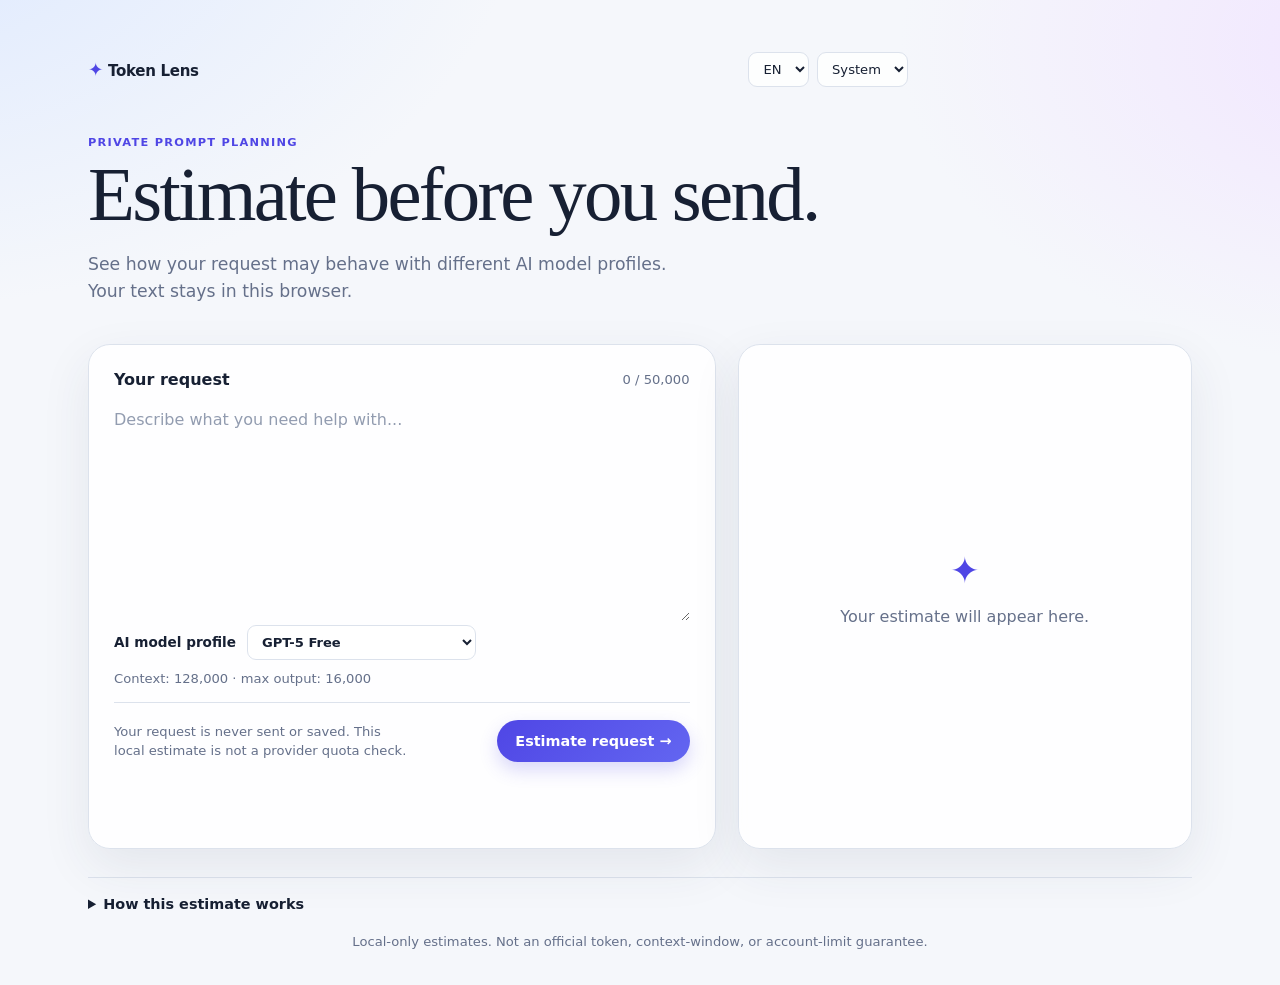
==== index.html @ 0a30211b "fix: :bug: (static-ui, seo): restore resilient model controls, replace several modesl, add seo optim" ====
<!doctype html>
<html lang="en">
  <head>
    <meta charset="utf-8" />
    <meta name="viewport" content="width=device-width, initial-scale=1" />
    <meta
      name="description"
      content="A private, browser-only estimator for AI prompt and response size."
    />
    <!-- SEO text metadata does not depend on the eventual hosting domain. -->
    <meta name="robots" content="index, follow, max-image-preview:large" />
    <meta name="author" content="Token Limit Predictor contributors" />
    <meta name="theme-color" content="#f5f7fb" />
    <meta property="og:type" content="website" />
    <meta property="og:site_name" content="Token Lens" />
    <meta property="og:title" content="Token Lens | AI prompt estimator" />
    <meta property="og:description" content="Estimate prompt size, response range, and model-specific token pressure locally in your browser." />
    <meta property="og:locale" content="en_US" />
    <meta property="og:locale:alternate" content="uk_UA" />
    <meta name="twitter:card" content="summary" />
    <meta name="twitter:title" content="Token Lens | AI prompt estimator" />
    <meta name="twitter:description" content="Estimate prompt size, response range, and model-specific token pressure locally in your browser." />
    <link rel="manifest" href="site.webmanifest" />
    <title>Token Limit Predictor</title>
    <link rel="stylesheet" href="assets/styles.css" />
  </head>
  <body>
    <!-- The whole application is static so it can run from GitHub Pages or a local file. -->
    <main class="shell">
      <header class="page-header">
        <div class="header-row">
          <a class="brand" href="./" aria-label="Token Limit Predictor home"
            ><span>✦</span> Token Lens</a
          >
          <!-- These browser-only preferences are enhanced and persisted by assets/app.js. -->
          <div class="preferences" aria-label="Display preferences">
            <label class="sr-only" for="language" data-i18n="languageLabel"
              >Language</label
            >
            <select id="language" aria-label="Language">
              <option value="en">EN</option>
              <option value="uk">UA</option>
            </select>
            <label class="sr-only" for="theme" data-i18n="themeLabel"
              >Theme</label
            >
            <select id="theme" aria-label="Theme">
              <option value="system" data-i18n="themeSystem">System</option>
              <option value="light" data-i18n="themeLight">Light</option>
              <option value="dark" data-i18n="themeDark">Dark</option>
            </select>
          </div>
        </div>
        <p class="eyebrow" data-i18n="eyebrow">Private prompt planning</p>
        <h1 data-i18n="headline">Estimate before you send.</h1>
        <p class="intro" data-i18n="intro">
          See how your request may behave with different AI model profiles. Your
          text stays in this browser.
        </p>
      </header>

      <section class="workspace" aria-label="Token prediction tool">
        <form id="predictor-form" class="request-card">
          <div class="field-heading">
            <label for="message" data-i18n="yourRequest">Your request</label
            ><span id="counter">0 / 50,000</span>
          </div>
          <textarea
            id="message"
            maxlength="50000"
            required
            data-i18n-placeholder="placeholder"
            placeholder="Describe what you need help with..."
          ></textarea>
          <label class="model-choice" for="model"
            ><span data-i18n="estimateProfile">AI model profile</span>
            <!-- Keep model choices in HTML as a no-script fallback. JavaScript rebuilds this list from the same profiles. -->
            <select id="model" name="model">
              <optgroup label="OpenAI">
                <option value="gpt-5-free">GPT-5 Free</option>
                <option value="gpt-5-mini">GPT-5 mini</option>
                <option value="gpt-5-1">GPT-5.1</option>
                <option value="gpt-4-1">GPT-4.1</option>
              </optgroup>
              <optgroup label="Anthropic">
                <option value="claude-sonnet-4">Claude Sonnet 4</option>
                <option value="claude-opus-4">Claude Opus 4</option>
                <option value="claude-haiku">Claude Haiku</option>
              </optgroup>
              <optgroup label="Google">
                <option value="gemini-3-1-pro">Gemini 3.1 Pro</option>
                <option value="gemini-3-flash">Gemini 3 Flash</option>
                <option value="gemini-3-1-flash-lite">Gemini 3.1 Flash-Lite</option>
              </optgroup>
              <optgroup label="Groq">
                <option value="llama-3-3">Llama 3.3 70B on Groq</option>
                <option value="gpt-oss-120b">GPT-OSS 120B on Groq</option>
              </optgroup>
              <optgroup label="Perplexity">
                <option value="sonar">Perplexity Sonar</option>
              </optgroup>
              <optgroup label="Cursor">
                <option value="cursor-auto">Cursor Auto</option>
              </optgroup>
              <optgroup label="xAI">
                <option value="grok-4-3">Grok 4.3</option>
              </optgroup>
              <optgroup label="Mistral">
                <option value="mistral-large-3">Mistral Large 3</option>
              </optgroup>
              <optgroup label="Cohere">
                <option value="command-a">Cohere Command A</option>
              </optgroup>
            </select>
          </label>
          <p class="profile-note" id="profile-note"></p>
          <div class="form-footer">
            <p data-i18n="privacy">
              Your request is never sent or saved. This local estimate is not a
              provider quota check.
            </p>
            <button type="submit">
              <span data-i18n="submit">Estimate request</span>
              <span aria-hidden="true">→</span>
            </button>
          </div>
        </form>

        <section
          class="results"
          aria-live="polite"
          aria-label="Prediction results"
        >
          <div class="empty-state" id="empty-state">
            <span class="spark">✦</span>
            <p data-i18n="empty">Your estimate will appear here.</p>
          </div>
          <div id="result-content" hidden>
            <div class="result-top">
              <div>
                <p class="eyebrow" data-i18n="model">Model profile</p>
                <strong id="result-model"></strong>
              </div>
              <span class="provider" id="provider"></span>
            </div>
            <dl>
              <div>
                <dt data-i18n="yourRequest">Your request</dt>
                <dd id="request-tokens"></dd>
              </div>
              <div>
                <dt data-i18n="expectedResponse">Expected response</dt>
                <dd id="response-tokens"></dd>
              </div>
              <div>
                <dt data-i18n="estimatedWork">Estimated total work</dt>
                <dd id="work-tokens"></dd>
              </div>
              <div>
                <dt data-i18n="difficulty">Difficulty level</dt>
                <dd id="difficulty"></dd>
              </div>
              <div>
                <dt data-i18n="limitLikelihood">Limit pressure</dt>
                <dd id="probability"></dd>
              </div>
            </dl>
            <div class="recommendation">
              <p class="eyebrow" data-i18n="recommendationLabel">
                Recommendation
              </p>
              <strong id="recommendation"></strong>
            </div>
            <p class="note" id="note"></p>
          </div>
        </section>
      </section>

      <!-- Public documentation remains available before JavaScript localizes its labels. -->
      <details class="methodology">
        <summary data-i18n="methodologySummary">
          How this estimate works
        </summary>
        <p data-i18n="methodologyText">
          The calculator counts a local approximation of your input, detects
          complexity signals, then applies a published model-profile context and
          output budget. “Estimated total work” includes a conservative
          reasoning allowance for thinking models. It does not call any model or
          know your account limits.
        </p>
        <div id="sources">
          <p class="source-title">Profile sources</p>
          <div class="source-list">
            <a href="https://platform.openai.com/docs/models" target="_blank" rel="noreferrer">OpenAI</a>
            <a href="https://docs.anthropic.com/en/docs/about-claude/models" target="_blank" rel="noreferrer">Anthropic</a>
            <a href="https://ai.google.dev/gemini-api/docs/models" target="_blank" rel="noreferrer">Google</a>
            <a href="https://console.groq.com/docs/models" target="_blank" rel="noreferrer">Groq</a>
            <a href="https://docs.perplexity.ai/docs/sonar/models/sonar" target="_blank" rel="noreferrer">Perplexity</a>
            <a href="https://docs.cursor.com/guides/selecting-models" target="_blank" rel="noreferrer">Cursor</a>
            <a href="https://docs.x.ai/developers/models" target="_blank" rel="noreferrer">xAI</a>
            <a href="https://docs.mistral.ai/models" target="_blank" rel="noreferrer">Mistral</a>
            <a href="https://docs.cohere.com/docs/command-a" target="_blank" rel="noreferrer">Cohere</a>
          </div>
        </div>
      </details>
      <!-- Structured data gives search engines an unambiguous application description. -->
      <script type="application/ld+json">
        {
          "@context": "https://schema.org",
          "@type": "WebApplication",
          "name": "Token Lens",
          "applicationCategory": "UtilitiesApplication",
          "applicationSubCategory": "AI prompt planning",
          "operatingSystem": "Any",
          "isAccessibleForFree": true,
          "description": "A private browser-only estimator for AI prompt size, response range, and model-specific token pressure."
        }
      </script>
      <footer data-i18n="footer">
        Local-only estimates. Not an official token, context-window, or
        account-limit guarantee.
      </footer>
    </main>
    <script src="assets/app.js" defer></script>
  </body>
</html>
---- assets/styles.css ----
:root {
  /* Shared colour tokens keep light, dark, and system themes consistent. */
  color-scheme: light dark;
  --ink: #172033;
  --muted: #65708a;
  --paper: #f5f7fb;
  --card: #ffffffd9;
  --line: #dce2ec;
  --accent: #4f46e5;
  --accent-2: #0ea5e9;
  --accent-soft: #eef0ff;
  --shadow: 0 18px 50px #29385516;
}
* {
  box-sizing: border-box;
}
[hidden] {
  display: none !important;
}
body {
  /* Fixed, non-repeating gradients prevent visual tiling on long pages. */
  background:
    radial-gradient(70rem 45rem at -10% -12%, #dce8ff 0%, transparent 58%),
    radial-gradient(60rem 38rem at 110% 5%, #f1e5ff 0%, transparent 53%),
    var(--paper);
  background-attachment: fixed;
  background-repeat: no-repeat;
  color: var(--ink);
  font-family:
    Inter,
    ui-sans-serif,
    system-ui,
    -apple-system,
    sans-serif;
  margin: 0;
  min-height: 100vh;
}
.shell {
  margin: auto;
  max-width: 1160px;
  padding: 52px 28px 36px;
}
.page-header {
  max-width: 820px;
  margin-bottom: 38px;
}
.header-row {
  align-items: center;
  display: flex;
  justify-content: space-between;
  margin-bottom: 48px;
}
.brand {
  color: var(--ink);
  font-size: 0.94rem;
  font-weight: 800;
  letter-spacing: -0.02em;
  text-decoration: none;
}
.brand span {
  color: var(--accent);
  font-size: 1.15rem;
}
.preferences {
  display: flex;
  gap: 8px;
}
.preferences select,
.model-choice select {
  /* Native arrows make it clear that every control is a selectable menu. */
  appearance: auto;
  background: var(--card);
  border: 1px solid var(--line);
  border-radius: 9px;
  color: var(--ink);
  font: inherit;
  font-size: 0.82rem;
  padding: 8px 10px;
}
.preferences select {
  text-align: center;
}
.eyebrow {
  color: var(--accent);
  font-size: 0.71rem;
  font-weight: 800;
  letter-spacing: 0.11em;
  margin: 0 0 10px;
  text-transform: uppercase;
}
h1 {
  font-family: Georgia, "Times New Roman", serif;
  font-size: clamp(2.7rem, 6vw, 5.2rem);
  font-weight: 500;
  letter-spacing: -0.035em;
  line-height: 0.94;
  margin: 0;
}
html[lang="uk"] h1 {
  /* Cyrillic needs slightly less negative tracking than the Latin headline. */
  letter-spacing: -0.015em;
}
.intro {
  color: var(--muted);
  font-size: 1.08rem;
  line-height: 1.58;
  margin: 20px 0 0;
  max-width: 620px;
}
.workspace {
  /* Cards are independently sized so result content never stretches the form. */
  align-items: start;
  display: grid;
  gap: 22px;
  grid-template-columns: minmax(0, 1.16fr) minmax(330px, 0.84fr);
}
.request-card,
.results {
  backdrop-filter: blur(18px);
  background: var(--card);
  border: 1px solid var(--line);
  border-radius: 22px;
  box-shadow: var(--shadow);
  padding: 25px;
}
.request-card {
  min-height: 505px;
}
.results {
  height: 505px;
  overflow: auto;
}
.field-heading,
.form-footer,
.result-top {
  align-items: center;
  display: flex;
  gap: 12px;
  justify-content: space-between;
}
label {
  font-size: 1rem;
  font-weight: 750;
}
#counter,
.form-footer p,
.profile-note,
.note,
footer,
.methodology p {
  color: var(--muted);
  font-size: 0.82rem;
}
textarea {
  background: transparent;
  border: 0;
  color: var(--ink);
  font: inherit;
  font-size: 1rem;
  line-height: 1.65;
  min-height: 232px;
  outline: 0;
  padding: 18px 0 12px;
  resize: vertical;
  width: 100%;
}
textarea::placeholder {
  color: #929cb0;
}
.model-choice {
  align-items: center;
  display: flex;
  font-size: 0.85rem;
  gap: 11px;
}
.profile-note {
  line-height: 1.45;
  margin: 9px 0 14px;
}
.form-footer {
  border-top: 1px solid var(--line);
  padding-top: 17px;
}
.form-footer p {
  line-height: 1.45;
  margin: 0;
  max-width: 300px;
}
button {
  background: linear-gradient(135deg, var(--accent), #6366f1);
  border: 0;
  border-radius: 999px;
  box-shadow: 0 8px 18px #4f46e536;
  color: #fff;
  cursor: pointer;
  font: inherit;
  font-size: 0.9rem;
  font-weight: 750;
  padding: 13px 18px;
  white-space: nowrap;
}
button:hover {
  filter: brightness(1.05);
  transform: translateY(-1px);
}
button:disabled {
  cursor: wait;
  opacity: 0.7;
  transform: none;
}
.empty-state {
  /* The hidden attribute is enforced above when a prediction replaces this state. */
  align-items: center;
  color: var(--muted);
  display: flex;
  flex-direction: column;
  height: 100%;
  justify-content: center;
  text-align: center;
}
.spark {
  color: var(--accent);
  font-size: 2.25rem;
}
.result-top {
  align-items: start;
}
.provider {
  background: var(--accent-soft);
  border-radius: 999px;
  color: var(--accent);
  font-size: 0.72rem;
  font-weight: 750;
  padding: 6px 9px;
}
dl {
  margin: 20px 0;
}
dl div {
  border-top: 1px solid var(--line);
  display: flex;
  gap: 12px;
  justify-content: space-between;
  padding: 14px 0;
}
dt {
  color: var(--muted);
  font-size: 0.9rem;
}
dd {
  font-size: 0.91rem;
  font-weight: 780;
  margin: 0;
  text-align: right;
}
.recommendation {
  background: linear-gradient(115deg, var(--accent-soft), #f6f5ff);
  border: 1px solid #dedfff;
  border-radius: 14px;
  padding: 15px;
}
.recommendation .eyebrow {
  margin-bottom: 5px;
}
.note {
  line-height: 1.48;
  margin: 15px 0 0;
}
.methodology {
  /* This disclosure keeps methodology and source links available without clutter. */
  border-top: 1px solid var(--line);
  margin-top: 28px;
  padding-top: 18px;
}
.methodology summary {
  cursor: pointer;
  font-size: 0.9rem;
  font-weight: 750;
}
.methodology p {
  line-height: 1.55;
  max-width: 780px;
}
.source-list {
  display: flex;
  flex-wrap: wrap;
  gap: 8px;
}
.source-list a {
  border: 1px solid var(--line);
  border-radius: 99px;
  color: var(--accent);
  font-size: 0.78rem;
  padding: 6px 9px;
  text-decoration: none;
}
footer {
  margin-top: 22px;
  text-align: center;
}
.sr-only {
  clip: rect(0, 0, 0, 0);
  height: 1px;
  margin: -1px;
  overflow: hidden;
  position: absolute;
  width: 1px;
}
@media (prefers-color-scheme: dark) {
  /* System-theme defaults apply only when the user has not chosen light mode. */
  :root:not([data-theme="light"]) {
    --ink: #eff5ff;
    --muted: #9dabc1;
    --paper: #080b12;
    --card: #101725d9;
    --line: #253149;
    --accent: #8b9bff;
    --accent-2: #38bdf8;
    --accent-soft: #1a2450;
    --shadow: 0 22px 60px #00000055;
  }
  :root:not([data-theme="light"]) body {
    background:
      radial-gradient(65rem 42rem at -10% -20%, #17255c 0%, transparent 57%),
      radial-gradient(52rem 38rem at 108% 0%, #1d1644 0%, transparent 54%),
      var(--paper);
  }
  :root:not([data-theme="light"]) textarea::placeholder {
    color: #75839b;
  }
  :root:not([data-theme="light"]) .recommendation {
    background: linear-gradient(115deg, #1b2859, #141d3d);
    border-color: #2b3a79;
  }
}
:root[data-theme="dark"] {
  /* An explicit dark preference overrides the operating-system setting. */
  color-scheme: dark;
  --ink: #eff5ff;
  --muted: #9dabc1;
  --paper: #080b12;
  --card: #101725d9;
  --line: #253149;
  --accent: #8b9bff;
  --accent-2: #38bdf8;
  --accent-soft: #1a2450;
  --shadow: 0 22px 60px #00000055;
}
:root[data-theme="dark"] body {
  background:
    radial-gradient(65rem 42rem at -10% -20%, #17255c 0%, transparent 57%),
    radial-gradient(52rem 38rem at 108% 0%, #1d1644 0%, transparent 54%),
    var(--paper);
}
:root[data-theme="dark"] .recommendation {
  background: linear-gradient(115deg, #1b2859, #141d3d);
  border-color: #2b3a79;
}
:root[data-theme="light"] {
  color-scheme: light;
}
@media (max-width: 760px) {
  .shell {
    padding: 30px 17px 26px;
  }
  .header-row {
    margin-bottom: 32px;
  }
  .workspace {
    grid-template-columns: 1fr;
  }
  .request-card,
  .results {
    min-height: 465px;
    padding: 20px;
  }
  .results {
    height: 465px;
  }
  textarea {
    min-height: 210px;
  }
  .form-footer {
    align-items: flex-start;
    flex-direction: column;
  }
}
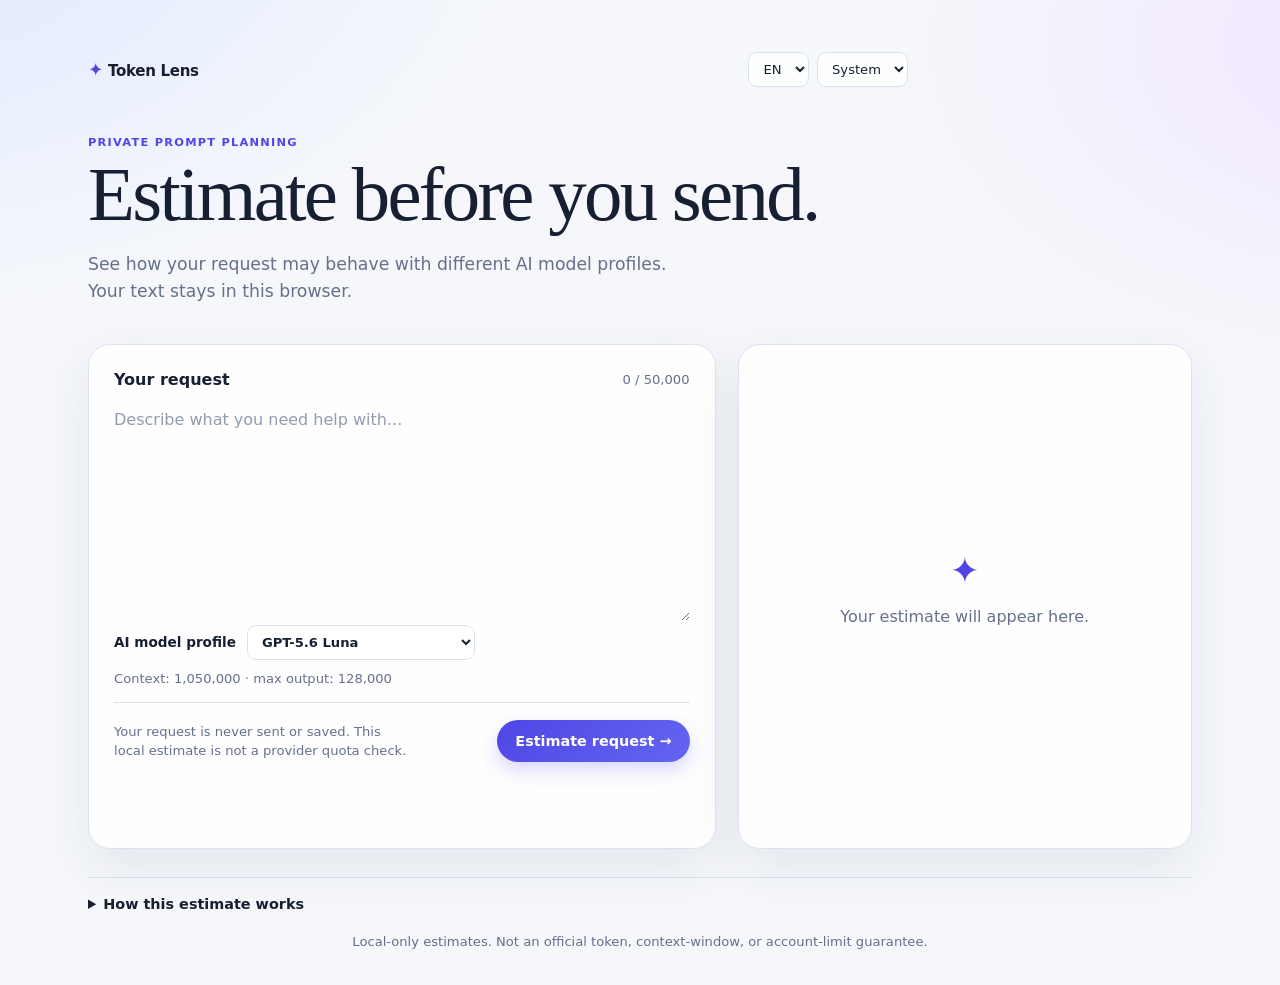
==== commit e7f920c1: "refactor: :recycle: (frontend): refresh model profiles to current lineups, add last-checked note Upd" ====
--- a/index.html
+++ b/index.html
@@ -7,20 +7,27 @@
       name="description"
       content="A private, browser-only estimator for AI prompt and response size."
     />
-    <!-- SEO text metadata does not depend on the eventual hosting domain. -->
     <meta name="robots" content="index, follow, max-image-preview:large" />
     <meta name="author" content="Token Limit Predictor contributors" />
     <meta name="theme-color" content="#f5f7fb" />
+    <link rel="canonical" href="https://gvneshv.github.io/Token-Limit-Predictor/" />
     <meta property="og:type" content="website" />
     <meta property="og:site_name" content="Token Lens" />
     <meta property="og:title" content="Token Lens | AI prompt estimator" />
     <meta property="og:description" content="Estimate prompt size, response range, and model-specific token pressure locally in your browser." />
+    <meta property="og:url" content="https://gvneshv.github.io/Token-Limit-Predictor/" />
+    <meta property="og:image" content="https://gvneshv.github.io/Token-Limit-Predictor/assets/og-image.png" />
+    <meta property="og:image:width" content="1200" />
+    <meta property="og:image:height" content="630" />
     <meta property="og:locale" content="en_US" />
     <meta property="og:locale:alternate" content="uk_UA" />
-    <meta name="twitter:card" content="summary" />
+    <meta name="twitter:card" content="summary_large_image" />
     <meta name="twitter:title" content="Token Lens | AI prompt estimator" />
     <meta name="twitter:description" content="Estimate prompt size, response range, and model-specific token pressure locally in your browser." />
+    <meta name="twitter:image" content="https://gvneshv.github.io/Token-Limit-Predictor/assets/og-image.png" />
     <link rel="manifest" href="site.webmanifest" />
+    <link rel="icon" href="assets/favicon.svg" type="image/svg+xml" />
+    <link rel="apple-touch-icon" href="assets/favicon.svg" />
     <title>Token Limit Predictor</title>
     <link rel="stylesheet" href="assets/styles.css" />
   </head>
@@ -77,39 +84,38 @@
             <!-- Keep model choices in HTML as a no-script fallback. JavaScript rebuilds this list from the same profiles. -->
             <select id="model" name="model">
               <optgroup label="OpenAI">
-                <option value="gpt-5-free">GPT-5 Free</option>
-                <option value="gpt-5-mini">GPT-5 mini</option>
-                <option value="gpt-5-1">GPT-5.1</option>
-                <option value="gpt-4-1">GPT-4.1</option>
+                <option value="gpt-5-6-luna">GPT-5.6 Luna</option>
+                <option value="gpt-5-6-terra">GPT-5.6 Terra</option>
+                <option value="gpt-5-6-sol">GPT-5.6 Sol</option>
               </optgroup>
               <optgroup label="Anthropic">
-                <option value="claude-sonnet-4">Claude Sonnet 4</option>
-                <option value="claude-opus-4">Claude Opus 4</option>
-                <option value="claude-haiku">Claude Haiku</option>
+                <option value="claude-haiku-4-5">Claude Haiku 4.5</option>
+                <option value="claude-sonnet-5">Claude Sonnet 5</option>
+                <option value="claude-opus-4-8">Claude Opus 4.8</option>
               </optgroup>
               <optgroup label="Google">
-                <option value="gemini-3-1-pro">Gemini 3.1 Pro</option>
-                <option value="gemini-3-flash">Gemini 3 Flash</option>
-                <option value="gemini-3-1-flash-lite">Gemini 3.1 Flash-Lite</option>
+                <option value="gemini-3-5-flash-lite">Gemini 3.5 Flash-Lite</option>
+                <option value="gemini-3-5-flash">Gemini 3.5 Flash</option>
+                <option value="gemini-3-6-flash">Gemini 3.6 Flash</option>
               </optgroup>
               <optgroup label="Groq">
-                <option value="llama-3-3">Llama 3.3 70B on Groq</option>
+                <option value="qwen3-6-27b-groq">Qwen3.6 27B on Groq</option>
                 <option value="gpt-oss-120b">GPT-OSS 120B on Groq</option>
               </optgroup>
               <optgroup label="Perplexity">
                 <option value="sonar">Perplexity Sonar</option>
               </optgroup>
               <optgroup label="Cursor">
-                <option value="cursor-auto">Cursor Auto</option>
+                <option value="cursor-router">Cursor Router</option>
               </optgroup>
               <optgroup label="xAI">
-                <option value="grok-4-3">Grok 4.3</option>
+                <option value="grok-4-5">Grok 4.5</option>
               </optgroup>
               <optgroup label="Mistral">
                 <option value="mistral-large-3">Mistral Large 3</option>
               </optgroup>
               <optgroup label="Cohere">
-                <option value="command-a">Cohere Command A</option>
+                <option value="command-a-plus">Cohere Command A+</option>
               </optgroup>
             </select>
           </label>
@@ -188,18 +194,23 @@
           reasoning allowance for thinking models. It does not call any model or
           know your account limits.
         </p>
+        <p id="specs-freshness" class="specs-freshness" data-i18n="specsFreshness">
+          Model specs last checked 2026-07-29. Providers revise context and
+          output limits often - verify against the linked source before
+          relying on exact numbers.
+        </p>
         <div id="sources">
           <p class="source-title">Profile sources</p>
           <div class="source-list">
             <a href="https://platform.openai.com/docs/models" target="_blank" rel="noreferrer">OpenAI</a>
-            <a href="https://docs.anthropic.com/en/docs/about-claude/models" target="_blank" rel="noreferrer">Anthropic</a>
+            <a href="https://platform.claude.com/docs/en/about-claude/models/overview" target="_blank" rel="noreferrer">Anthropic</a>
             <a href="https://ai.google.dev/gemini-api/docs/models" target="_blank" rel="noreferrer">Google</a>
             <a href="https://console.groq.com/docs/models" target="_blank" rel="noreferrer">Groq</a>
             <a href="https://docs.perplexity.ai/docs/sonar/models/sonar" target="_blank" rel="noreferrer">Perplexity</a>
-            <a href="https://docs.cursor.com/guides/selecting-models" target="_blank" rel="noreferrer">Cursor</a>
+            <a href="https://cursor.com/help/models-and-usage/available-models" target="_blank" rel="noreferrer">Cursor</a>
             <a href="https://docs.x.ai/developers/models" target="_blank" rel="noreferrer">xAI</a>
             <a href="https://docs.mistral.ai/models" target="_blank" rel="noreferrer">Mistral</a>
-            <a href="https://docs.cohere.com/docs/command-a" target="_blank" rel="noreferrer">Cohere</a>
+            <a href="https://docs.cohere.com/docs/command-a-plus" target="_blank" rel="noreferrer">Cohere</a>
           </div>
         </div>
       </details>
--- a/assets/styles.css
+++ b/assets/styles.css
@@ -286,6 +286,13 @@
   flex-wrap: wrap;
   gap: 8px;
 }
+.specs-freshness {
+  color: var(--muted);
+  font-size: 0.78rem;
+  line-height: 1.5;
+  margin: 0 0 10px;
+  max-width: 780px;
+}
 .source-list a {
   border: 1px solid var(--line);
   border-radius: 99px;
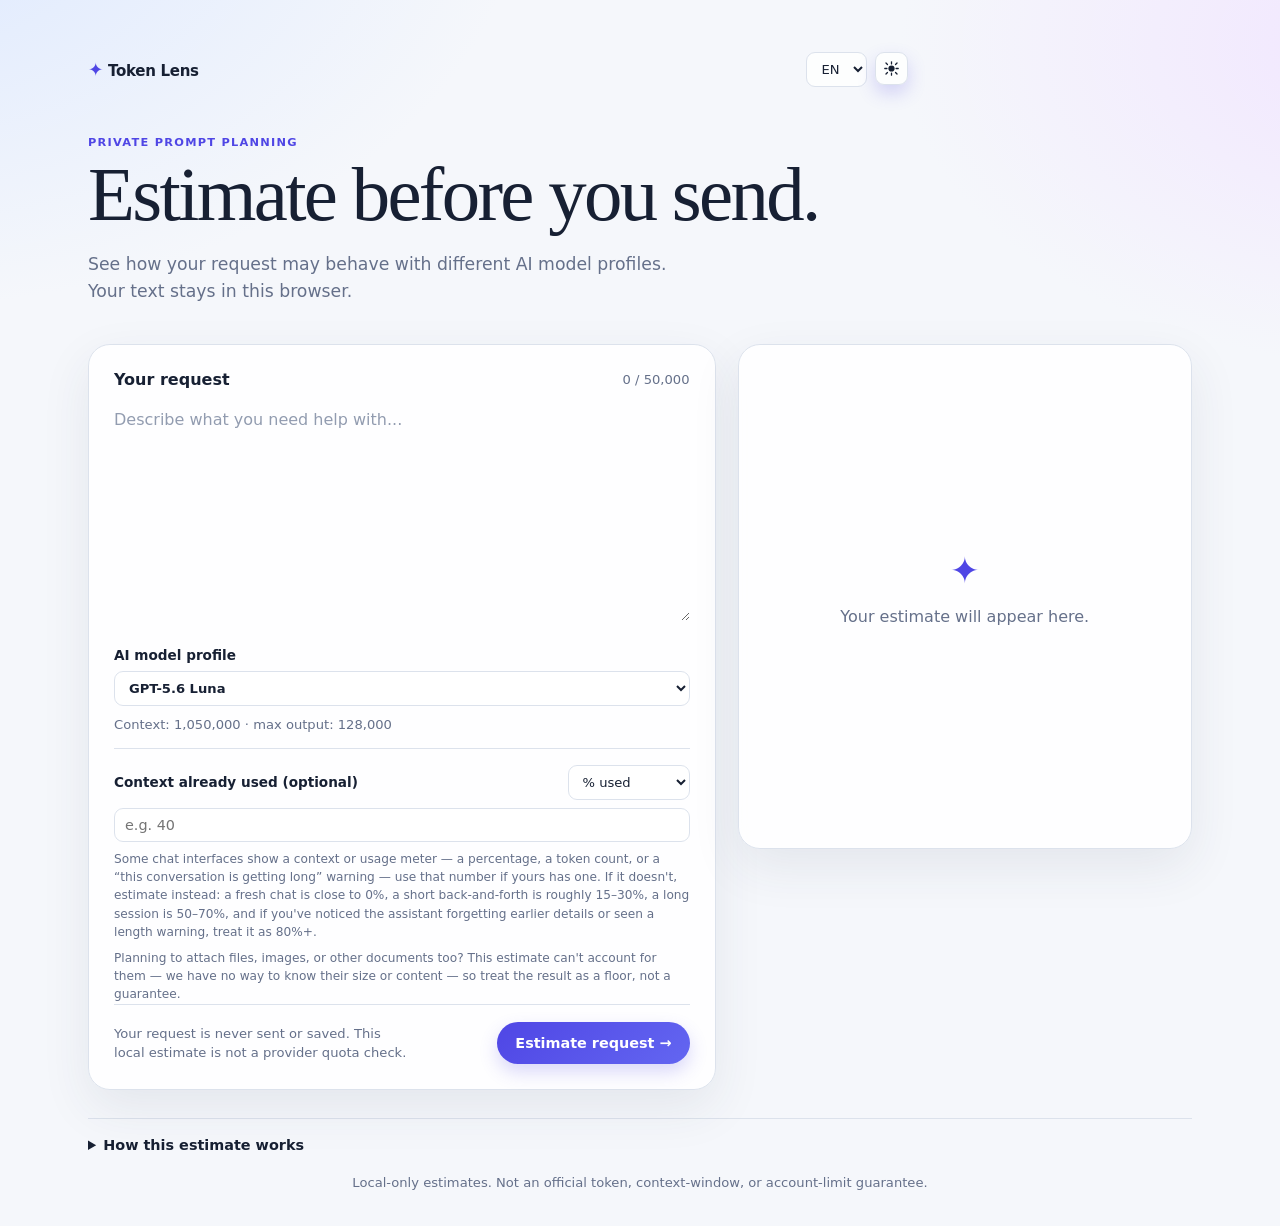
==== commit d7cd3fdf: "feat: :sparkles: add context-used input, switch theme to a toggle, fix label overlap Let users facto" ====
--- a/index.html
+++ b/index.html
@@ -51,11 +51,32 @@
             <label class="sr-only" for="theme" data-i18n="themeLabel"
               >Theme</label
             >
-            <select id="theme" aria-label="Theme">
-              <option value="system" data-i18n="themeSystem">System</option>
-              <option value="light" data-i18n="themeLight">Light</option>
-              <option value="dark" data-i18n="themeDark">Dark</option>
-            </select>
+            <button
+              type="button"
+              id="theme"
+              class="theme-toggle"
+              aria-pressed="false"
+            >
+              <svg class="icon-sun" viewBox="0 0 24 24" aria-hidden="true" focusable="false">
+                <circle cx="12" cy="12" r="4.4" fill="currentColor" />
+                <g stroke="currentColor" stroke-width="1.8" stroke-linecap="round">
+                  <path d="M12 2.5v3" />
+                  <path d="M12 18.5v3" />
+                  <path d="M4.2 4.2l2.1 2.1" />
+                  <path d="M17.7 17.7l2.1 2.1" />
+                  <path d="M2.5 12h3" />
+                  <path d="M18.5 12h3" />
+                  <path d="M4.2 19.8l2.1-2.1" />
+                  <path d="M17.7 6.3l2.1-2.1" />
+                </g>
+              </svg>
+              <svg class="icon-moon" viewBox="0 0 24 24" aria-hidden="true" focusable="false">
+                <path
+                  fill="currentColor"
+                  d="M20.4 14.7A8.6 8.6 0 1 1 9.3 3.6a7 7 0 0 0 11.1 11.1Z"
+                />
+              </svg>
+            </button>
           </div>
         </div>
         <p class="eyebrow" data-i18n="eyebrow">Private prompt planning</p>
@@ -120,6 +141,41 @@
             </select>
           </label>
           <p class="profile-note" id="profile-note"></p>
+          <div class="context-usage">
+            <div class="context-usage-row">
+              <label for="context-used" data-i18n="contextUsedLabel"
+                >Context already used (optional)</label
+              >
+              <select id="context-unit" aria-label="Unit">
+                <option value="percent" data-i18n="unitPercent">% used</option>
+                <option value="tokens" data-i18n="unitTokens">Tokens used</option>
+              </select>
+            </div>
+            <input
+              type="number"
+              id="context-used"
+              min="0"
+              step="1"
+              inputmode="numeric"
+              data-i18n-placeholder="contextUsedPlaceholder"
+              placeholder="e.g. 40"
+            />
+            <p class="context-help" data-i18n="contextHelp">
+              Some chat interfaces show a context or usage meter — a
+              percentage, a token count, or a "this conversation is getting
+              long" warning — use that number if yours has one. If it
+              doesn't, estimate instead: a fresh chat is close to 0%, a
+              short back-and-forth is roughly 15–30%, a long session is
+              50–70%, and if you've noticed the assistant forgetting
+              earlier details or seen a length warning, treat it as 80%+.
+            </p>
+            <p class="context-help" data-i18n="attachmentsNote">
+              Planning to attach files, images, or other documents too?
+              This estimate can't account for them — we have no way to
+              know their size or content — so treat the result as a floor,
+              not a guarantee.
+            </p>
+          </div>
           <div class="form-footer">
             <p data-i18n="privacy">
               Your request is never sent or saved. This local estimate is not a
@@ -169,6 +225,10 @@
               <div>
                 <dt data-i18n="limitLikelihood">Limit pressure</dt>
                 <dd id="probability"></dd>
+              </div>
+              <div id="context-row" hidden>
+                <dt data-i18n="contextSoFar">Context so far</dt>
+                <dd id="context-summary"></dd>
               </div>
             </dl>
             <div class="recommendation">
@@ -195,8 +255,8 @@
           know your account limits.
         </p>
         <p id="specs-freshness" class="specs-freshness" data-i18n="specsFreshness">
-          Model specs last checked 2026-07-29. Providers revise context and
-          output limits often - verify against the linked source before
+          Model specs last checked 2026-08-01. Providers revise context and
+          output limits often — verify against the linked source before
           relying on exact numbers.
         </p>
         <div id="sources">
--- a/assets/styles.css
+++ b/assets/styles.css
@@ -66,7 +66,8 @@
   gap: 8px;
 }
 .preferences select,
-.model-choice select {
+.model-choice select,
+.context-usage select {
   /* Native arrows make it clear that every control is a selectable menu. */
   appearance: auto;
   background: var(--card);
@@ -79,6 +80,40 @@
 }
 .preferences select {
   text-align: center;
+}
+.theme-toggle {
+  align-items: center;
+  background: var(--card);
+  border: 1px solid var(--line);
+  border-radius: 9px;
+  color: var(--ink);
+  cursor: pointer;
+  display: flex;
+  height: 33px;
+  justify-content: center;
+  padding: 0;
+  width: 33px;
+}
+.theme-toggle svg {
+  height: 17px;
+  width: 17px;
+}
+.theme-toggle .icon-moon {
+  display: none;
+}
+:root[data-theme="dark"] .theme-toggle .icon-sun {
+  display: none;
+}
+:root[data-theme="dark"] .theme-toggle .icon-moon {
+  display: block;
+}
+@media (prefers-color-scheme: dark) {
+  :root:not([data-theme="light"]) .theme-toggle .icon-sun {
+    display: none;
+  }
+  :root:not([data-theme="light"]) .theme-toggle .icon-moon {
+    display: block;
+  }
 }
 .eyebrow {
   color: var(--accent);
@@ -168,14 +203,50 @@
   color: #929cb0;
 }
 .model-choice {
-  align-items: center;
-  display: flex;
+  align-items: stretch;
+  display: flex;
+  flex-direction: column;
   font-size: 0.85rem;
-  gap: 11px;
+  gap: 8px;
+  margin-top: 22px;
+}
+.model-choice select {
+  width: 100%;
 }
 .profile-note {
   line-height: 1.45;
   margin: 9px 0 14px;
+}
+.context-usage {
+  border-top: 1px solid var(--line);
+  margin-top: 6px;
+  padding-top: 16px;
+}
+.context-usage-row {
+  align-items: center;
+  display: flex;
+  gap: 10px;
+  justify-content: space-between;
+  margin-bottom: 8px;
+}
+.context-usage-row label {
+  font-size: 0.85rem;
+}
+.context-usage input[type="number"] {
+  background: var(--card);
+  border: 1px solid var(--line);
+  border-radius: 9px;
+  color: var(--ink);
+  font: inherit;
+  font-size: 0.9rem;
+  padding: 8px 10px;
+  width: 100%;
+}
+.context-help {
+  color: var(--muted);
+  font-size: 0.76rem;
+  line-height: 1.5;
+  margin: 8px 0 0;
 }
 .form-footer {
   border-top: 1px solid var(--line);
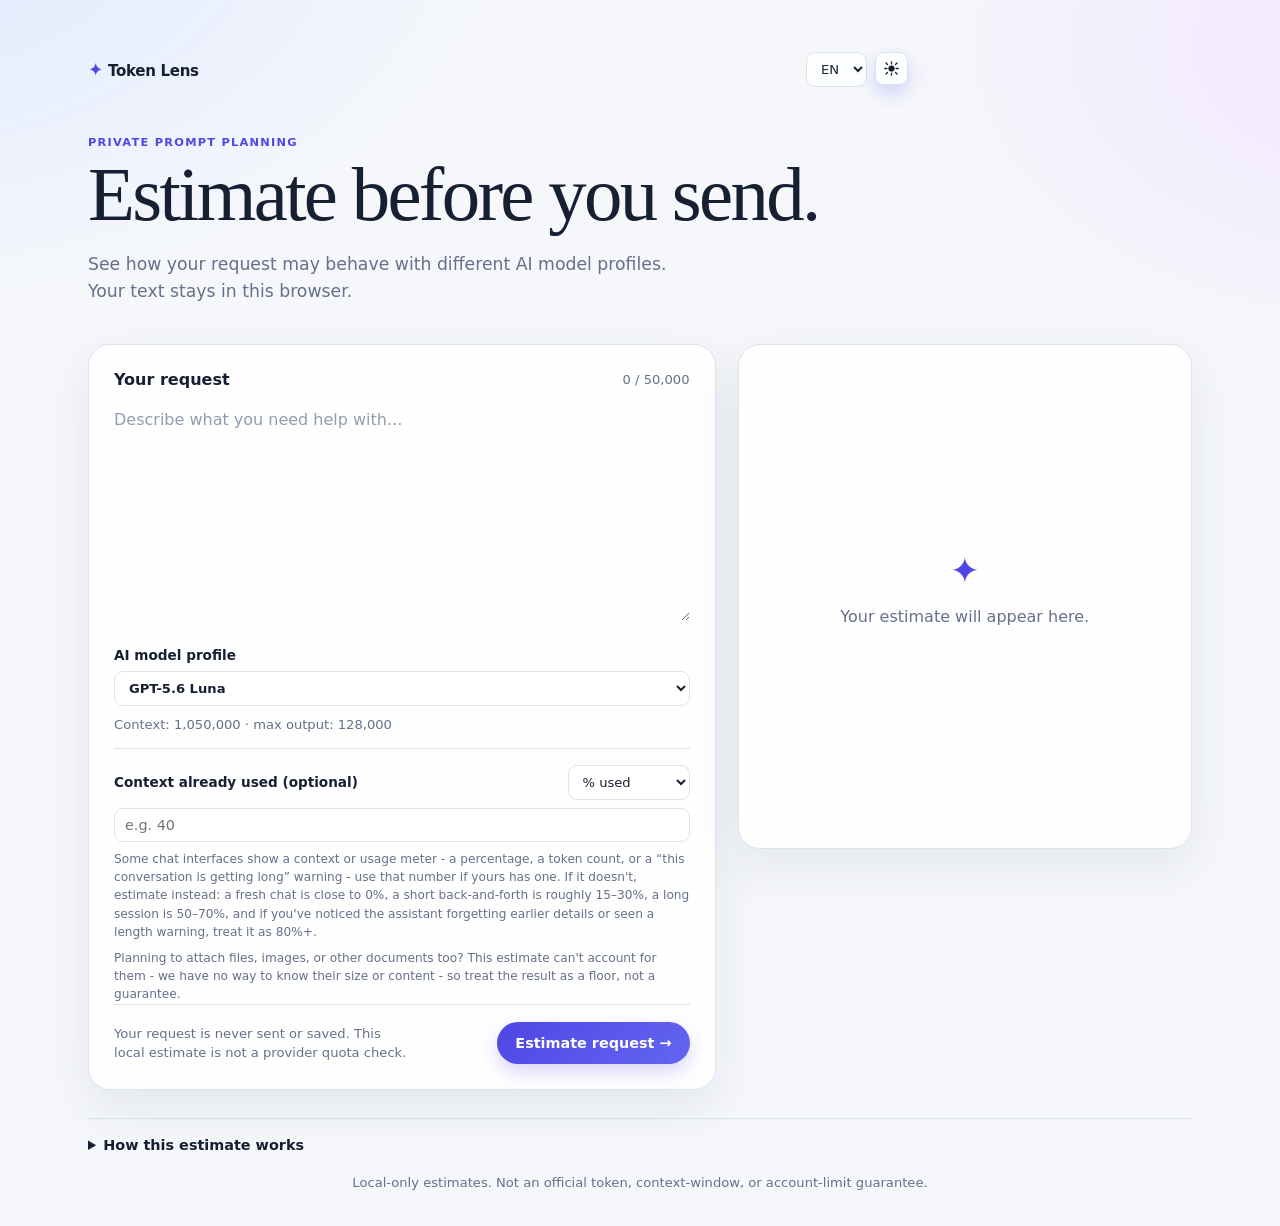
==== commit a117676e: "fix: :bug: (frontend): fix result panel not re-translating on language switch; rewrite changelog Fix" ====
--- a/index.html
+++ b/index.html
@@ -161,9 +161,9 @@
               placeholder="e.g. 40"
             />
             <p class="context-help" data-i18n="contextHelp">
-              Some chat interfaces show a context or usage meter — a
+              Some chat interfaces show a context or usage meter - a
               percentage, a token count, or a "this conversation is getting
-              long" warning — use that number if yours has one. If it
+              long" warning - use that number if yours has one. If it
               doesn't, estimate instead: a fresh chat is close to 0%, a
               short back-and-forth is roughly 15–30%, a long session is
               50–70%, and if you've noticed the assistant forgetting
@@ -171,8 +171,8 @@
             </p>
             <p class="context-help" data-i18n="attachmentsNote">
               Planning to attach files, images, or other documents too?
-              This estimate can't account for them — we have no way to
-              know their size or content — so treat the result as a floor,
+              This estimate can't account for them - we have no way to
+              know their size or content - so treat the result as a floor,
               not a guarantee.
             </p>
           </div>
@@ -182,7 +182,7 @@
               provider quota check.
             </p>
             <button type="submit">
-              <span data-i18n="submit">Estimate request</span>
+              <span id="submit-label" data-i18n="submit">Estimate request</span>
               <span aria-hidden="true">→</span>
             </button>
           </div>
@@ -256,7 +256,7 @@
         </p>
         <p id="specs-freshness" class="specs-freshness" data-i18n="specsFreshness">
           Model specs last checked 2026-08-01. Providers revise context and
-          output limits often — verify against the linked source before
+          output limits often - verify against the linked source before
           relying on exact numbers.
         </p>
         <div id="sources">
@@ -294,4 +294,4 @@
     </main>
     <script src="assets/app.js" defer></script>
   </body>
-</html>
+</html>
--- a/assets/styles.css
+++ b/assets/styles.css
@@ -79,7 +79,7 @@
   padding: 8px 10px;
 }
 .preferences select {
-  text-align: center;
+  text-align: left;
 }
 .theme-toggle {
   align-items: center;
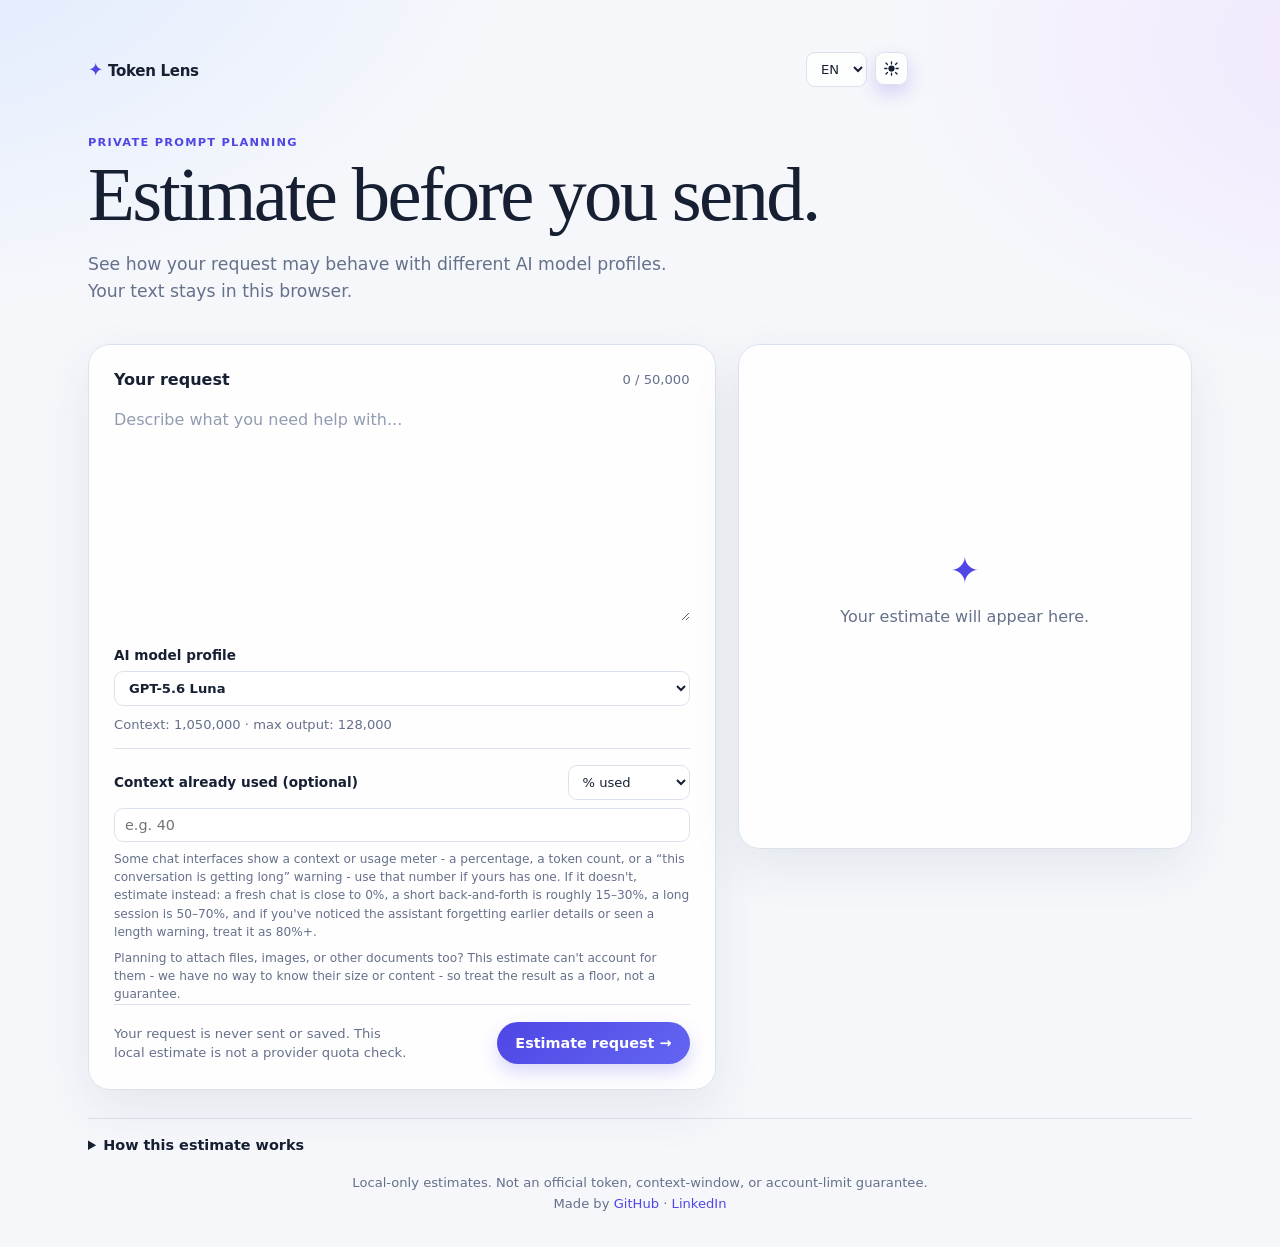
==== commit 6364c093: "feat: :recycle: (frontend): add footer credit linking to GitHub and LinkedIn Add author attribution " ====
--- a/index.html
+++ b/index.html
@@ -287,9 +287,17 @@
           "description": "A private browser-only estimator for AI prompt size, response range, and model-specific token pressure."
         }
       </script>
-      <footer data-i18n="footer">
-        Local-only estimates. Not an official token, context-window, or
-        account-limit guarantee.
+      <footer>
+        <p data-i18n="footer">
+          Local-only estimates. Not an official token, context-window, or
+          account-limit guarantee.
+        </p>
+        <p class="credit">
+          <span data-i18n="madeBy">Made by</span>
+          <a href="https://github.com/gvneshv" target="_blank" rel="noopener noreferrer">GitHub</a>
+          &middot;
+          <a href="https://www.linkedin.com/in/mykhailo-kalchenko/" target="_blank" rel="noopener noreferrer">LinkedIn</a>
+        </p>
       </footer>
     </main>
     <script src="assets/app.js" defer></script>
--- a/assets/styles.css
+++ b/assets/styles.css
@@ -376,6 +376,19 @@
   margin-top: 22px;
   text-align: center;
 }
+footer p {
+  margin: 0;
+}
+.credit {
+  margin-top: 6px !important;
+}
+.credit a {
+  color: var(--accent);
+  text-decoration: none;
+}
+.credit a:hover {
+  text-decoration: underline;
+}
 .sr-only {
   clip: rect(0, 0, 0, 0);
   height: 1px;
@@ -462,4 +475,4 @@
     align-items: flex-start;
     flex-direction: column;
   }
-}
+}
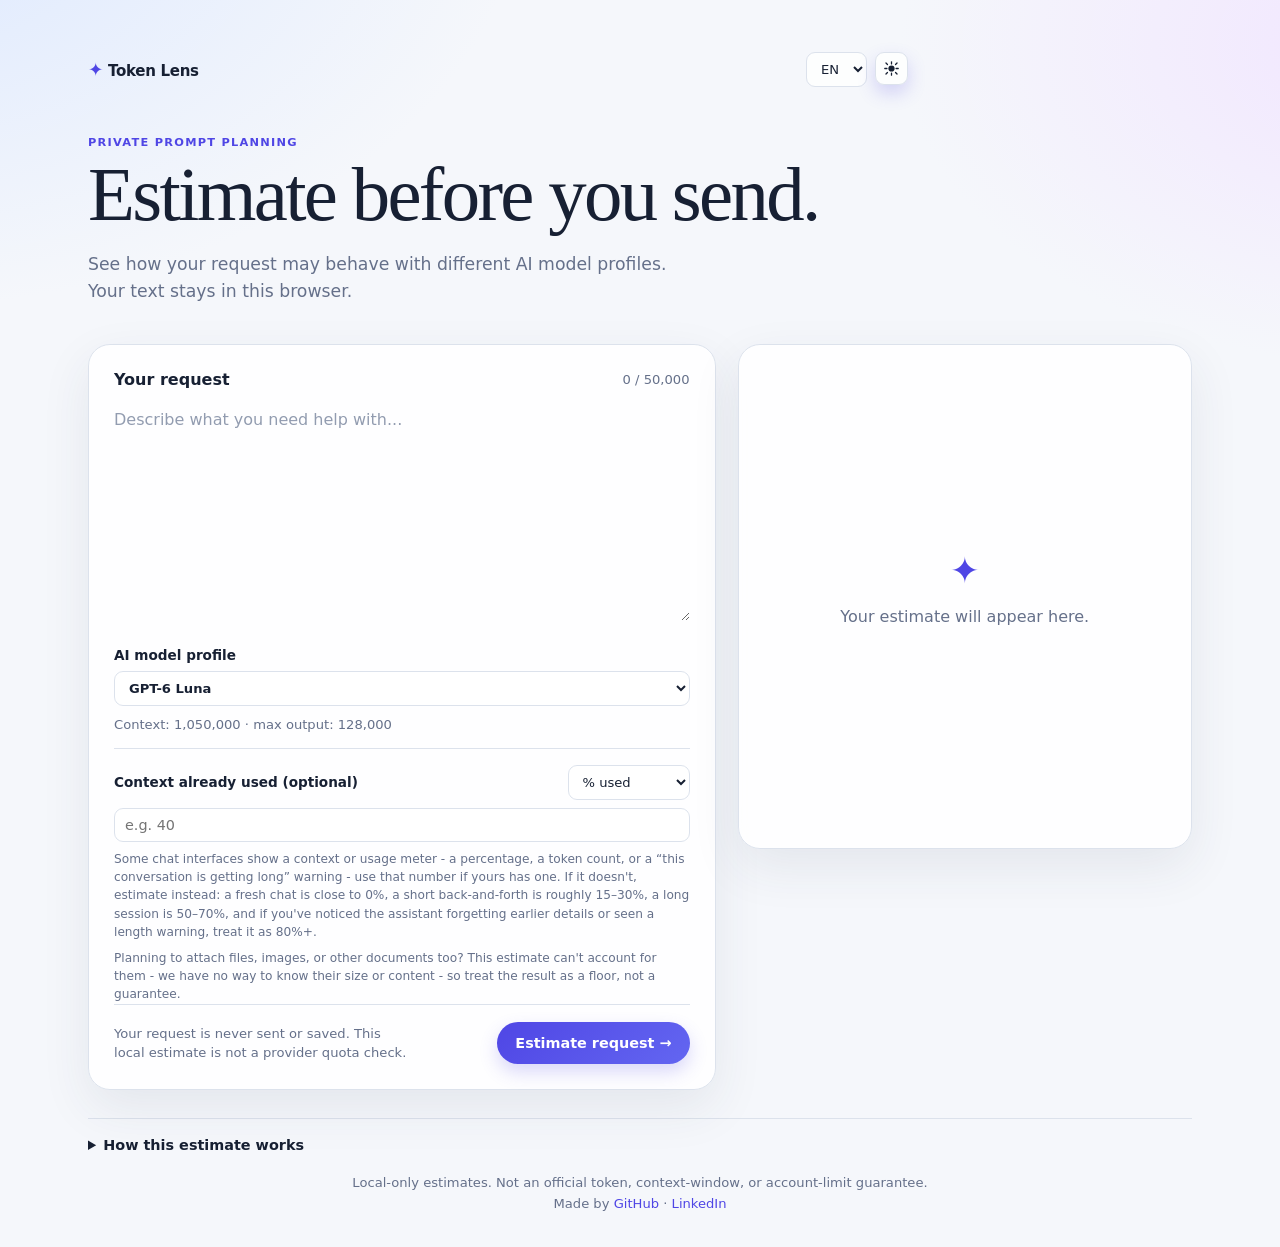
==== commit 8cafbe97: "feat: :sparkles: update model specifications to latest provider lineups (v1.0.3) This update reflect" ====
--- a/index.html
+++ b/index.html
@@ -10,21 +10,39 @@
     <meta name="robots" content="index, follow, max-image-preview:large" />
     <meta name="author" content="Token Limit Predictor contributors" />
     <meta name="theme-color" content="#f5f7fb" />
-    <link rel="canonical" href="https://gvneshv.github.io/Token-Limit-Predictor/" />
+    <link
+      rel="canonical"
+      href="https://gvneshv.github.io/Token-Limit-Predictor/"
+    />
     <meta property="og:type" content="website" />
     <meta property="og:site_name" content="Token Lens" />
     <meta property="og:title" content="Token Lens | AI prompt estimator" />
-    <meta property="og:description" content="Estimate prompt size, response range, and model-specific token pressure locally in your browser." />
-    <meta property="og:url" content="https://gvneshv.github.io/Token-Limit-Predictor/" />
-    <meta property="og:image" content="https://gvneshv.github.io/Token-Limit-Predictor/assets/og-image.png" />
+    <meta
+      property="og:description"
+      content="Estimate prompt size, response range, and model-specific token pressure locally in your browser."
+    />
+    <meta
+      property="og:url"
+      content="https://gvneshv.github.io/Token-Limit-Predictor/"
+    />
+    <meta
+      property="og:image"
+      content="https://gvneshv.github.io/Token-Limit-Predictor/assets/og-image.png"
+    />
     <meta property="og:image:width" content="1200" />
     <meta property="og:image:height" content="630" />
     <meta property="og:locale" content="en_US" />
     <meta property="og:locale:alternate" content="uk_UA" />
     <meta name="twitter:card" content="summary_large_image" />
     <meta name="twitter:title" content="Token Lens | AI prompt estimator" />
-    <meta name="twitter:description" content="Estimate prompt size, response range, and model-specific token pressure locally in your browser." />
-    <meta name="twitter:image" content="https://gvneshv.github.io/Token-Limit-Predictor/assets/og-image.png" />
+    <meta
+      name="twitter:description"
+      content="Estimate prompt size, response range, and model-specific token pressure locally in your browser."
+    />
+    <meta
+      name="twitter:image"
+      content="https://gvneshv.github.io/Token-Limit-Predictor/assets/og-image.png"
+    />
     <link rel="manifest" href="site.webmanifest" />
     <link rel="icon" href="assets/favicon.svg" type="image/svg+xml" />
     <link rel="apple-touch-icon" href="assets/favicon.svg" />
@@ -57,9 +75,18 @@
               class="theme-toggle"
               aria-pressed="false"
             >
-              <svg class="icon-sun" viewBox="0 0 24 24" aria-hidden="true" focusable="false">
+              <svg
+                class="icon-sun"
+                viewBox="0 0 24 24"
+                aria-hidden="true"
+                focusable="false"
+              >
                 <circle cx="12" cy="12" r="4.4" fill="currentColor" />
-                <g stroke="currentColor" stroke-width="1.8" stroke-linecap="round">
+                <g
+                  stroke="currentColor"
+                  stroke-width="1.8"
+                  stroke-linecap="round"
+                >
                   <path d="M12 2.5v3" />
                   <path d="M12 18.5v3" />
                   <path d="M4.2 4.2l2.1 2.1" />
@@ -70,7 +97,12 @@
                   <path d="M17.7 6.3l2.1-2.1" />
                 </g>
               </svg>
-              <svg class="icon-moon" viewBox="0 0 24 24" aria-hidden="true" focusable="false">
+              <svg
+                class="icon-moon"
+                viewBox="0 0 24 24"
+                aria-hidden="true"
+                focusable="false"
+              >
                 <path
                   fill="currentColor"
                   d="M20.4 14.7A8.6 8.6 0 1 1 9.3 3.6a7 7 0 0 0 11.1 11.1Z"
@@ -105,35 +137,37 @@
             <!-- Keep model choices in HTML as a no-script fallback. JavaScript rebuilds this list from the same profiles. -->
             <select id="model" name="model">
               <optgroup label="OpenAI">
-                <option value="gpt-5-6-luna">GPT-5.6 Luna</option>
-                <option value="gpt-5-6-terra">GPT-5.6 Terra</option>
-                <option value="gpt-5-6-sol">GPT-5.6 Sol</option>
+                <option value="gpt-6-luna">GPT-6 Luna</option>
+                <option value="gpt-6-1-sol">GPT-6.1 Sol</option>
+                <option value="gpt-6-astra">GPT-6 Astra</option>
               </optgroup>
               <optgroup label="Anthropic">
-                <option value="claude-haiku-4-5">Claude Haiku 4.5</option>
-                <option value="claude-sonnet-5">Claude Sonnet 5</option>
-                <option value="claude-opus-4-8">Claude Opus 4.8</option>
+                <option value="claude-haiku-5-5">Claude Haiku 5.5</option>
+                <option value="claude-sonnet-5-5">Claude Sonnet 5.5</option>
+                <option value="claude-opus-5-5">Claude Opus 5.5</option>
+                <option value="claude-fable-5-1">Claude Fable 5.1</option>
               </optgroup>
               <optgroup label="Google">
-                <option value="gemini-3-5-flash-lite">Gemini 3.5 Flash-Lite</option>
-                <option value="gemini-3-5-flash">Gemini 3.5 Flash</option>
+                <option value="gemini-3-1-flash-lite">
+                  Gemini 3.1 Flash-Lite
+                </option>
                 <option value="gemini-3-6-flash">Gemini 3.6 Flash</option>
+                <option value="gemini-3-8-flash">Gemini 3.8 Flash</option>
+                <option value="gemini-4-argon">Gemini 4 Argon</option>
               </optgroup>
               <optgroup label="Groq">
-                <option value="qwen3-6-27b-groq">Qwen3.6 27B on Groq</option>
+                <option value="qwen3-8-27b-groq">Qwen3.8 27B on Groq</option>
                 <option value="gpt-oss-120b">GPT-OSS 120B on Groq</option>
-              </optgroup>
-              <optgroup label="Perplexity">
-                <option value="sonar">Perplexity Sonar</option>
               </optgroup>
               <optgroup label="Cursor">
                 <option value="cursor-router">Cursor Router</option>
               </optgroup>
               <optgroup label="xAI">
-                <option value="grok-4-5">Grok 4.5</option>
+                <option value="grok-4-7">Grok 4.7</option>
               </optgroup>
               <optgroup label="Mistral">
-                <option value="mistral-large-3">Mistral Large 3</option>
+                <option value="mistral-large-4">Mistral Large 4</option>
+                <option value="mistral-medium-3-5">Mistral Medium 3.5</option>
               </optgroup>
               <optgroup label="Cohere">
                 <option value="command-a-plus">Cohere Command A+</option>
@@ -148,7 +182,9 @@
               >
               <select id="context-unit" aria-label="Unit">
                 <option value="percent" data-i18n="unitPercent">% used</option>
-                <option value="tokens" data-i18n="unitTokens">Tokens used</option>
+                <option value="tokens" data-i18n="unitTokens">
+                  Tokens used
+                </option>
               </select>
             </div>
             <input
@@ -161,19 +197,18 @@
               placeholder="e.g. 40"
             />
             <p class="context-help" data-i18n="contextHelp">
-              Some chat interfaces show a context or usage meter - a
-              percentage, a token count, or a "this conversation is getting
-              long" warning - use that number if yours has one. If it
-              doesn't, estimate instead: a fresh chat is close to 0%, a
-              short back-and-forth is roughly 15–30%, a long session is
-              50–70%, and if you've noticed the assistant forgetting
-              earlier details or seen a length warning, treat it as 80%+.
+              Some chat interfaces show a context or usage meter - a percentage,
+              a token count, or a "this conversation is getting long" warning -
+              use that number if yours has one. If it doesn't, estimate instead:
+              a fresh chat is close to 0%, a short back-and-forth is roughly
+              15–30%, a long session is 50–70%, and if you've noticed the
+              assistant forgetting earlier details or seen a length warning,
+              treat it as 80%+.
             </p>
             <p class="context-help" data-i18n="attachmentsNote">
-              Planning to attach files, images, or other documents too?
-              This estimate can't account for them - we have no way to
-              know their size or content - so treat the result as a floor,
-              not a guarantee.
+              Planning to attach files, images, or other documents too? This
+              estimate can't account for them - we have no way to know their
+              size or content - so treat the result as a floor, not a guarantee.
             </p>
           </div>
           <div class="form-footer">
@@ -254,23 +289,66 @@
           reasoning allowance for thinking models. It does not call any model or
           know your account limits.
         </p>
-        <p id="specs-freshness" class="specs-freshness" data-i18n="specsFreshness">
-          Model specs last checked 2026-08-01. Providers revise context and
-          output limits often - verify against the linked source before
-          relying on exact numbers.
+        <p
+          id="specs-freshness"
+          class="specs-freshness"
+          data-i18n="specsFreshness"
+        >
+          Model specs last checked 2026-10-17. Providers revise context and
+          output limits often - verify against the linked source before relying
+          on exact numbers.
         </p>
         <div id="sources">
-          <p class="source-title">Profile sources</p>
+          <p class="source-title" data-i18n="source">Profile sources</p>
           <div class="source-list">
-            <a href="https://platform.openai.com/docs/models" target="_blank" rel="noreferrer">OpenAI</a>
-            <a href="https://platform.claude.com/docs/en/about-claude/models/overview" target="_blank" rel="noreferrer">Anthropic</a>
-            <a href="https://ai.google.dev/gemini-api/docs/models" target="_blank" rel="noreferrer">Google</a>
-            <a href="https://console.groq.com/docs/models" target="_blank" rel="noreferrer">Groq</a>
-            <a href="https://docs.perplexity.ai/docs/sonar/models/sonar" target="_blank" rel="noreferrer">Perplexity</a>
-            <a href="https://cursor.com/help/models-and-usage/available-models" target="_blank" rel="noreferrer">Cursor</a>
-            <a href="https://docs.x.ai/developers/models" target="_blank" rel="noreferrer">xAI</a>
-            <a href="https://docs.mistral.ai/models" target="_blank" rel="noreferrer">Mistral</a>
-            <a href="https://docs.cohere.com/docs/command-a-plus" target="_blank" rel="noreferrer">Cohere</a>
+            <a
+              href="https://developers.openai.com/api/docs/models"
+              target="_blank"
+              rel="noreferrer"
+              >OpenAI</a
+            >
+            <a
+              href="https://platform.claude.com/docs/en/about-claude/models/overview"
+              target="_blank"
+              rel="noreferrer"
+              >Anthropic</a
+            >
+            <a
+              href="https://ai.google.dev/gemini-api/docs/models"
+              target="_blank"
+              rel="noreferrer"
+              >Google</a
+            >
+            <a
+              href="https://console.groq.com/docs/models"
+              target="_blank"
+              rel="noreferrer"
+              >Groq</a
+            >
+            <a
+              href="https://cursor.com/help/models-and-usage/available-models"
+              target="_blank"
+              rel="noreferrer"
+              >Cursor</a
+            >
+            <a
+              href="https://docs.x.ai/developers/models"
+              target="_blank"
+              rel="noreferrer"
+              >xAI</a
+            >
+            <a
+              href="https://docs.mistral.ai/models"
+              target="_blank"
+              rel="noreferrer"
+              >Mistral</a
+            >
+            <a
+              href="https://docs.cohere.com/docs/command-a-plus"
+              target="_blank"
+              rel="noreferrer"
+              >Cohere</a
+            >
           </div>
         </div>
       </details>
@@ -294,12 +372,22 @@
         </p>
         <p class="credit">
           <span data-i18n="madeBy">Made by</span>
-          <a href="https://github.com/gvneshv" target="_blank" rel="noopener noreferrer">GitHub</a>
+          <a
+            href="https://github.com/gvneshv"
+            target="_blank"
+            rel="noopener noreferrer"
+            >GitHub</a
+          >
           &middot;
-          <a href="https://www.linkedin.com/in/mykhailo-kalchenko/" target="_blank" rel="noopener noreferrer">LinkedIn</a>
+          <a
+            href="https://www.linkedin.com/in/mykhailo-kalchenko/"
+            target="_blank"
+            rel="noopener noreferrer"
+            >LinkedIn</a
+          >
         </p>
       </footer>
     </main>
     <script src="assets/app.js" defer></script>
   </body>
-</html>+</html>
